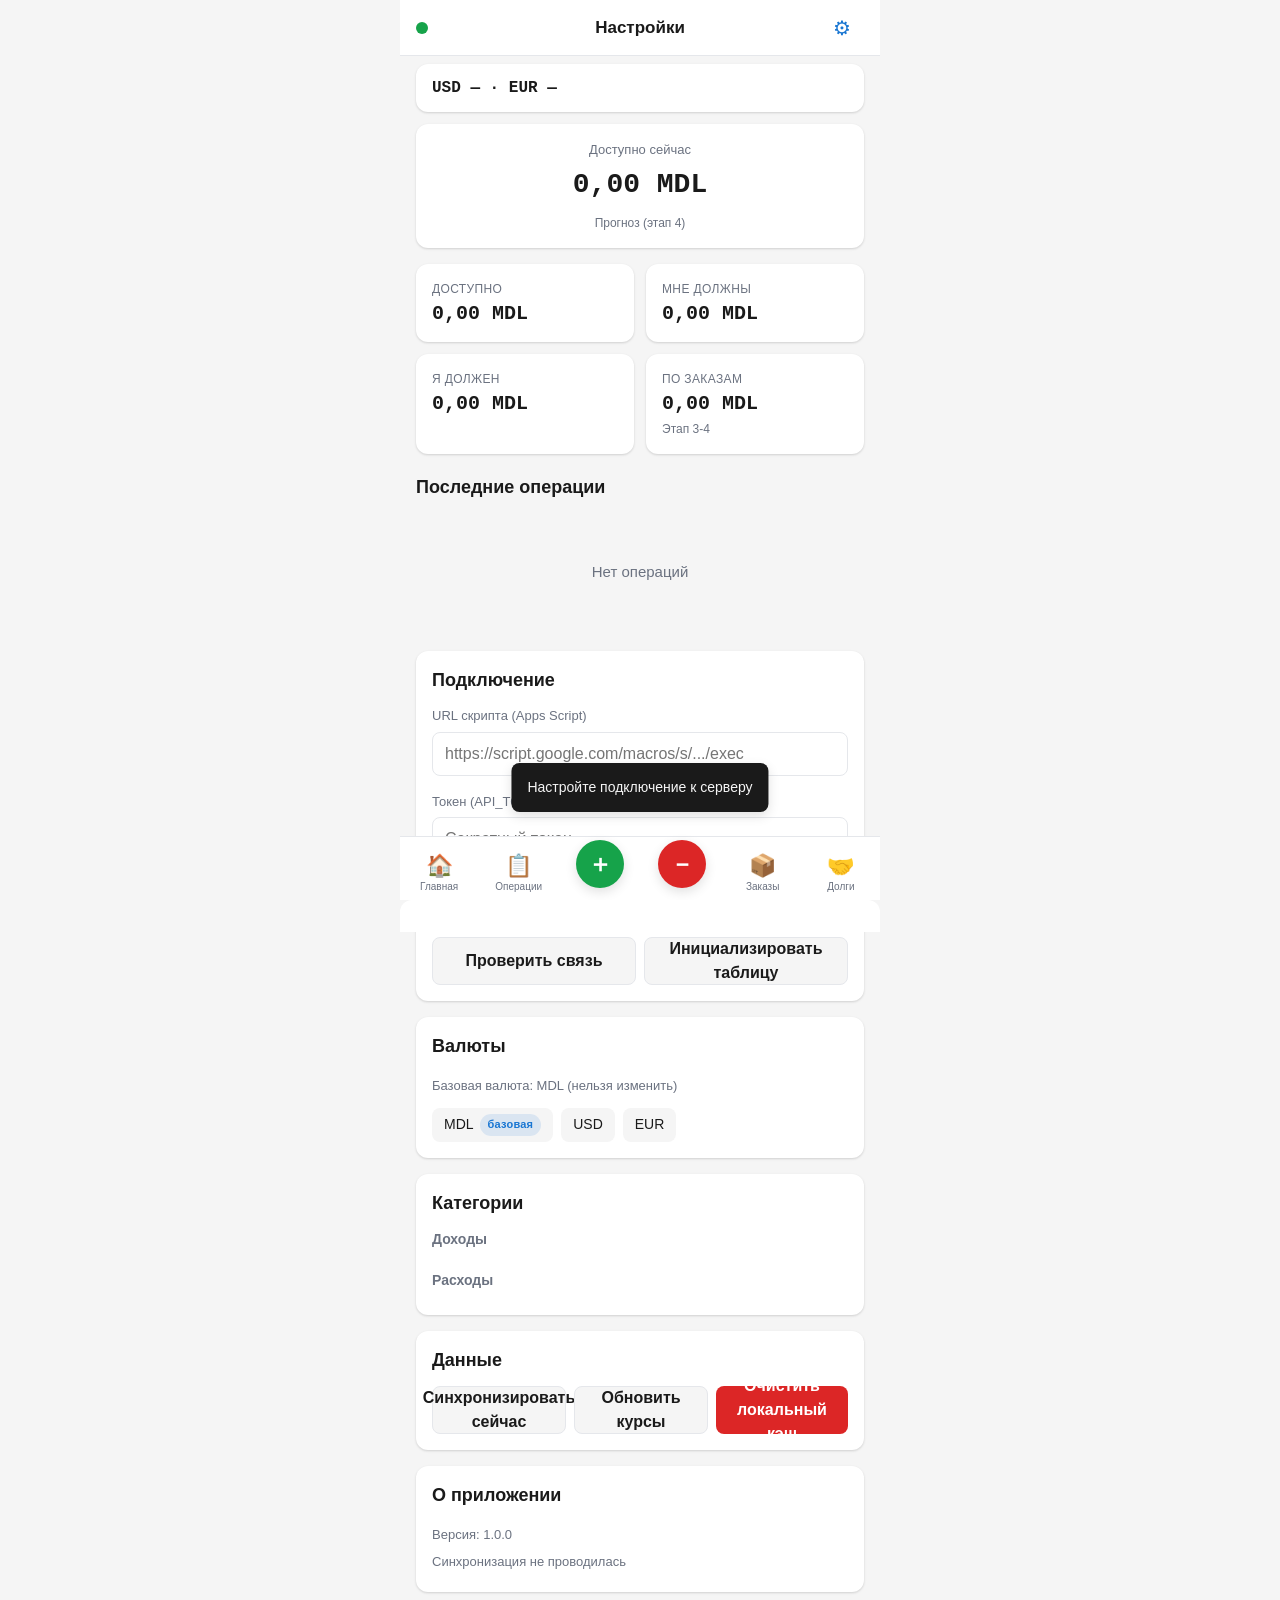
==== index.html @ 5d26adb1 "Add files via upload" ====
<!DOCTYPE html>
<html lang="ru">
<head>
  <meta charset="UTF-8">
  <meta name="viewport" content="width=device-width, initial-scale=1, viewport-fit=cover">
  <title>Учёт</title>

  <!-- PWA манифест -->
  <link rel="manifest" href="manifest.webmanifest">

  <!-- Мета-теги для iOS PWA -->
  <meta name="apple-mobile-web-app-capable" content="yes">
  <meta name="apple-mobile-web-app-status-bar-style" content="black-translucent">
  <meta name="apple-mobile-web-app-title" content="Учёт">
  <link rel="apple-touch-icon" href="icons/icon-192.png">

  <!-- Цвет темы -->
  <meta name="theme-color" content="#1976D2">

  <!-- Стили -->
  <link rel="stylesheet" href="css/app.css">
</head>
<body>

  <!-- ===== Шапка ===== -->
  <header id="app-header">
    <span id="sync-indicator" class="sync-dot sync-grey" aria-label="Статус синхронизации"></span>
    <span id="header-title">Главная</span>
    <button id="btn-settings" type="button" aria-label="Настройки">⚙</button>
  </header>

  <!-- ===== Контейнер страниц ===== -->
  <main id="app-content"></main>

  <!-- ===== Нижняя навигация ===== -->
  <nav id="bottom-nav">
    <button class="nav-btn" data-route="#/home" type="button" aria-label="Главная">
      <span class="nav-icon">🏠</span>
      <span class="nav-label">Главная</span>
    </button>

    <button class="nav-btn" data-route="#/ops" type="button" aria-label="Операции">
      <span class="nav-icon">📋</span>
      <span class="nav-label">Операции</span>
    </button>

    <button id="btn-add-income" class="nav-action nav-action-income" type="button" aria-label="Добавить доход">
      <span class="nav-icon">＋</span>
    </button>

    <button id="btn-add-expense" class="nav-action nav-action-expense" type="button" aria-label="Добавить расход">
      <span class="nav-icon">－</span>
    </button>

    <button class="nav-btn" data-route="#/orders" type="button" aria-label="Заказы">
      <span class="nav-icon">📦</span>
      <span class="nav-label">Заказы</span>
    </button>

    <button class="nav-btn" data-route="#/debts" type="button" aria-label="Долги">
      <span class="nav-icon">🤝</span>
      <span class="nav-label">Долги</span>
    </button>
  </nav>

  <!-- ===== Затемнение фона шторки ===== -->
  <div id="sheet-overlay" class="sheet-overlay"></div>

  <!-- ===== Нижняя шторка ===== -->
  <div id="bottom-sheet" class="bottom-sheet"></div>

  <!-- ===== Toast ===== -->
  <div id="toast" role="status" aria-live="polite"></div>

  <!-- Основной модуль -->
  <script type="module" src="js/main.js"></script>
</body>
</html>
---- css/app.css ----
/* ============================================================
   PWA «Учёт» — app.css
   Mobile-first (360-430px), десктоп: колонка 480px по центру
   ============================================================ */

/* ---------- CSS Custom Properties (светлая тема) ---------- */
:root {
  --color-bg: #f5f5f5;
  --color-surface: #ffffff;
  --color-text: #1a1a1a;
  --color-text-secondary: #6b7280;
  --color-primary: #1976D2;
  --color-income: #16a34a;
  --color-expense: #dc2626;
  --color-warning: #f59e0b;
  --color-border: #e5e7eb;
  --color-nav-bg: #ffffff;
  --color-nav-active: #1976D2;
  --color-danger: #dc2626;

  --header-height: 56px;
  --nav-height: 64px;
  --radius: 12px;
  --radius-sm: 8px;
  --shadow: 0 1px 3px rgba(0, 0, 0, 0.1), 0 1px 2px rgba(0, 0, 0, 0.06);
  --shadow-lg: 0 4px 12px rgba(0, 0, 0, 0.12);
  --transition: 0.25s cubic-bezier(0.4, 0, 0.2, 1);

  --font-mono: "SF Mono", "Cascadia Code", "Fira Code", "Consolas", monospace;
}

/* ---------- Тёмная тема ---------- */
@media (prefers-color-scheme: dark) {
  :root {
    --color-bg: #0f0f0f;
    --color-surface: #1c1c1e;
    --color-text: #f0f0f0;
    --color-text-secondary: #9ca3af;
    --color-primary: #60a5fa;
    --color-income: #4ade80;
    --color-expense: #f87171;
    --color-warning: #fbbf24;
    --color-border: #2e2e30;
    --color-nav-bg: #1c1c1e;
    --color-nav-active: #60a5fa;
    --color-danger: #f87171;

    --shadow: 0 1px 3px rgba(0, 0, 0, 0.4);
    --shadow-lg: 0 4px 12px rgba(0, 0, 0, 0.5);
  }
}

/* ---------- Сброс и база ---------- */
*, *::before, *::after {
  box-sizing: border-box;
  margin: 0;
  padding: 0;
}

html {
  -webkit-text-size-adjust: 100%;
  -webkit-tap-highlight-color: transparent;
}

body {
  font-family: -apple-system, BlinkMacSystemFont, "Segoe UI", Roboto, "Helvetica Neue", Arial, sans-serif;
  font-size: 15px;
  line-height: 1.5;
  color: var(--color-text);
  background-color: var(--color-bg);
  min-height: 100dvh;
  overflow-x: hidden;
  padding-left: env(safe-area-inset-left, 0px);
  padding-right: env(safe-area-inset-right, 0px);
}

/* Десктоп: колонка по центру */
@media (min-width: 481px) {
  body {
    max-width: 480px;
    margin-inline: auto;
  }
}

a { color: var(--color-primary); text-decoration: none; }
img { max-width: 100%; display: block; }
button { font: inherit; cursor: pointer; border: none; background: none; }
ul, ol { list-style: none; }

/* ============================================================
   ШАПКА
   ============================================================ */
#app-header {
  position: fixed;
  top: 0;
  left: 0;
  right: 0;
  z-index: 100;
  height: var(--header-height);
  display: flex;
  align-items: center;
  justify-content: space-between;
  padding: 0 16px;
  padding-top: env(safe-area-inset-top, 0px);
  background-color: var(--color-surface);
  border-bottom: 1px solid var(--color-border);
}

@media (min-width: 481px) {
  #app-header {
    max-width: 480px;
    left: 50%;
    transform: translateX(-50%);
  }
}

#header-title {
  position: absolute;
  left: 50%;
  transform: translateX(-50%);
  font-size: 17px;
  font-weight: 600;
  white-space: nowrap;
}

#btn-settings {
  min-width: 44px;
  min-height: 44px;
  display: flex;
  align-items: center;
  justify-content: center;
  font-size: 20px;
  color: var(--color-primary);
  border-radius: var(--radius-sm);
}

#btn-settings:active { opacity: 0.6; }

/* Индикатор синхронизации */
.sync-dot {
  width: 12px;
  height: 12px;
  border-radius: 50%;
  flex-shrink: 0;
}

.sync-green { background-color: var(--color-income); }
.sync-yellow { background-color: var(--color-warning); animation: pulse 1.2s infinite; }
.sync-red { background-color: var(--color-expense); }
.sync-grey { background-color: #999; }

@keyframes pulse {
  0%, 100% { opacity: 1; }
  50% { opacity: 0.4; }
}

/* ============================================================
   КОНТЕНТ
   ============================================================ */
#app-content {
  padding-top: calc(var(--header-height) + env(safe-area-inset-top, 0px) + 8px);
  padding-bottom: calc(var(--nav-height) + 24px + env(safe-area-inset-bottom, 0px));
  padding-left: 16px;
  padding-right: 16px;
  min-height: 100dvh;
}

.page { display: none; }
.page.active { display: block; }

.placeholder-text {
  text-align: center;
  padding: 48px 24px;
  color: var(--color-text-secondary);
  font-size: 15px;
}

/* ============================================================
   НИЖНЯЯ НАВИГАЦИЯ
   ============================================================ */
#bottom-nav {
  position: fixed;
  bottom: 0;
  left: 0;
  right: 0;
  z-index: 100;
  display: flex;
  align-items: flex-end;
  justify-content: space-around;
  height: var(--nav-height);
  padding-bottom: env(safe-area-inset-bottom, 0px);
  background-color: var(--color-nav-bg);
  border-top: 1px solid var(--color-border);
}

@media (min-width: 481px) {
  #bottom-nav {
    max-width: 480px;
    left: 50%;
    transform: translateX(-50%);
  }
}

.nav-btn {
  display: flex;
  flex-direction: column;
  align-items: center;
  justify-content: center;
  gap: 2px;
  min-width: 44px;
  min-height: 44px;
  padding: 6px 0;
  font-size: 10px;
  color: var(--color-text-secondary);
  transition: color var(--transition);
}

.nav-btn .nav-icon {
  font-size: 22px;
  line-height: 1;
}

.nav-btn .nav-label {
  font-size: 10px;
}

.nav-btn.active {
  color: var(--color-nav-active);
  font-weight: 600;
}

/* Круглые кнопки действий: ＋ (доход) и － (расход) */
.nav-action {
  width: 48px;
  height: 48px;
  border-radius: 50%;
  display: flex;
  align-items: center;
  justify-content: center;
  color: #fff;
  font-size: 24px;
  font-weight: 700;
  transform: translateY(-12px);
  box-shadow: var(--shadow-lg);
  transition: transform var(--transition), box-shadow var(--transition);
}

.nav-action:active {
  transform: translateY(-10px) scale(0.95);
}

.nav-action-income { background-color: var(--color-income); }
.nav-action-expense { background-color: var(--color-expense); }

/* ============================================================
   НИЖНЯЯ ШТОРКА
   ============================================================ */
.sheet-overlay {
  position: fixed;
  inset: 0;
  z-index: 200;
  background: rgba(0, 0, 0, 0.45);
  opacity: 0;
  pointer-events: none;
  transition: opacity var(--transition);
}

.sheet-overlay.visible {
  opacity: 1;
  pointer-events: auto;
}

#bottom-sheet {
  position: fixed;
  bottom: 0;
  left: 0;
  right: 0;
  z-index: 210;
  max-height: 85dvh;
  background-color: var(--color-surface);
  border-radius: var(--radius) var(--radius) 0 0;
  padding: 16px;
  padding-bottom: calc(16px + env(safe-area-inset-bottom, 0px));
  transform: translateY(100%);
  transition: transform 0.35s cubic-bezier(0.32, 0.72, 0, 1);
  overflow-y: auto;
  overscroll-behavior: contain;
  -webkit-overflow-scrolling: touch;
}

@media (min-width: 481px) {
  #bottom-sheet {
    max-width: 480px;
    left: 50%;
    transform: translateX(-50%) translateY(100%);
  }
  #bottom-sheet.open {
    transform: translateX(-50%) translateY(0);
  }
}

#bottom-sheet.open {
  transform: translateY(0);
}

/* Заголовок шторки */
.sheet-header {
  display: flex;
  align-items: center;
  justify-content: space-between;
  margin-bottom: 16px;
}

.sheet-close {
  min-width: 44px;
  min-height: 44px;
  display: flex;
  align-items: center;
  justify-content: center;
  font-size: 24px;
  color: var(--color-text-secondary);
  border-radius: var(--radius-sm);
}

/* Переключатель тип: Доход/Расход */
.type-switch {
  display: flex;
  gap: 4px;
  background: var(--color-bg);
  border-radius: var(--radius-sm);
  padding: 4px;
}

.type-btn {
  padding: 8px 20px;
  border-radius: 6px;
  font-size: 14px;
  font-weight: 600;
  color: var(--color-text-secondary);
  transition: all var(--transition);
}

.type-btn.active.income {
  background: var(--color-income);
  color: #fff;
}

.type-btn.active.expense {
  background: var(--color-expense);
  color: #fff;
}

/* ============================================================
   ПЛИТКИ (Главная)
   ============================================================ */
.tile-grid {
  display: grid;
  grid-template-columns: repeat(2, 1fr);
  gap: 12px;
  margin-bottom: 20px;
}

.tile {
  background-color: var(--color-surface);
  border-radius: var(--radius);
  padding: 16px;
  box-shadow: var(--shadow);
  cursor: pointer;
  transition: box-shadow var(--transition);
}

.tile:active { box-shadow: var(--shadow-lg); }

.tile-title {
  font-size: 12px;
  color: var(--color-text-secondary);
  margin-bottom: 4px;
  text-transform: uppercase;
  letter-spacing: 0.03em;
}

.tile-amount {
  font-family: var(--font-mono);
  font-size: 20px;
  font-weight: 700;
  line-height: 1.2;
}

.tile-sub {
  font-size: 12px;
  color: var(--color-text-secondary);
  margin-top: 4px;
}

.tile-details {
  margin-top: 8px;
  padding-top: 8px;
  border-top: 1px solid var(--color-border);
}

.tile-detail-line {
  font-size: 13px;
  color: var(--color-text-secondary);
  padding: 2px 0;
}

/* ============================================================
   КАРТОЧКИ
   ============================================================ */
.card {
  background-color: var(--color-surface);
  border-radius: var(--radius);
  box-shadow: var(--shadow);
  padding: 16px;
  margin-bottom: 12px;
}

.main-card {
  text-align: center;
  margin-bottom: 16px;
}

.card-label {
  font-size: 13px;
  color: var(--color-text-secondary);
  margin-bottom: 4px;
}

.card-amount {
  font-size: 28px;
  font-weight: 700;
}

.card-sublabel {
  font-size: 12px;
  color: var(--color-text-secondary);
  margin-top: 8px;
}

/* ============================================================
   КУРСЫ ВАЛЮТ
   ============================================================ */
.rates-bar {
  background-color: var(--color-surface);
  border-radius: var(--radius);
  padding: 12px 16px;
  margin-bottom: 12px;
  box-shadow: var(--shadow);
}

.rates-values {
  font-family: var(--font-mono);
  font-size: 16px;
  font-weight: 600;
}

.rates-sub {
  font-size: 12px;
  color: var(--color-text-secondary);
  margin-top: 4px;
}

/* ============================================================
   СПИСОК ОПЕРАЦИЙ
   ============================================================ */
.ops-list {
  margin-top: 12px;
}

.date-header {
  font-size: 13px;
  font-weight: 600;
  color: var(--color-text-secondary);
  padding: 12px 0 4px;
  position: sticky;
  top: calc(var(--header-height) + env(safe-area-inset-top, 0px));
  background-color: var(--color-bg);
  z-index: 5;
}

.op-item {
  display: flex;
  align-items: center;
  gap: 12px;
  padding: 12px 0;
  border-bottom: 1px solid var(--color-border);
  min-height: 44px;
  cursor: pointer;
}

.op-item:last-child { border-bottom: none; }

.op-indicator {
  font-size: 18px;
  font-weight: 700;
  min-width: 24px;
  text-align: center;
  flex-shrink: 0;
}

.op-info {
  flex: 1;
  min-width: 0;
  display: flex;
  flex-direction: column;
  gap: 2px;
}

.op-amount {
  font-family: var(--font-mono);
  font-size: 15px;
  font-weight: 600;
  white-space: nowrap;
}

.op-desc {
  font-size: 13px;
  color: var(--color-text-secondary);
  white-space: nowrap;
  overflow: hidden;
  text-overflow: ellipsis;
}

.op-category {
  font-size: 11px;
  color: var(--color-text-secondary);
}

/* ============================================================
   ФИЛЬТРЫ (чипы)
   ============================================================ */
.filters-row {
  display: flex;
  flex-wrap: wrap;
  gap: 6px;
  margin-bottom: 12px;
}

/* ============================================================
   ИТОГИ ПЕРИОДА
   ============================================================ */
.totals-card {
  margin-bottom: 12px;
}

.totals-grid {
  display: grid;
  grid-template-columns: repeat(3, 1fr);
  gap: 8px;
}

.totals-col {
  text-align: center;
}

.totals-label {
  font-size: 11px;
  color: var(--color-text-secondary);
  margin-bottom: 2px;
}

.totals-amount {
  font-size: 14px;
  font-weight: 600;
}

.totals-note {
  font-size: 11px;
  color: var(--color-text-secondary);
  text-align: center;
  margin-top: 8px;
  font-style: italic;
}

/* ============================================================
   ФОРМЫ
   ============================================================ */
.form-group {
  margin-bottom: 16px;
}

.form-group label {
  display: block;
  font-size: 13px;
  font-weight: 500;
  color: var(--color-text-secondary);
  margin-bottom: 6px;
}

.form-group input,
.form-group select,
.form-group textarea {
  width: 100%;
  font-size: 16px; /* >= 16px: iOS Safari не масштабирует */
  font-family: inherit;
  color: var(--color-text);
  background-color: var(--color-surface);
  border: 1px solid var(--color-border);
  border-radius: var(--radius-sm);
  padding: 12px;
  transition: border-color var(--transition), box-shadow var(--transition);
  -webkit-appearance: none;
  appearance: none;
}

.form-group input:focus,
.form-group select:focus,
.form-group textarea:focus {
  outline: none;
  border-color: var(--color-primary);
  box-shadow: 0 0 0 3px rgba(25, 118, 210, 0.15);
}

.form-group input.error {
  border-color: var(--color-expense);
  box-shadow: 0 0 0 3px rgba(220, 38, 38, 0.15);
}

.form-group textarea {
  min-height: 60px;
  resize: vertical;
}

/* Чипы валют */
.currency-chips {
  display: flex;
  gap: 8px;
  overflow-x: auto;
  -webkit-overflow-scrolling: touch;
  padding: 4px 0;
}

.currency-chip {
  flex-shrink: 0;
  min-width: 44px;
  min-height: 44px;
  display: flex;
  align-items: center;
  justify-content: center;
  padding: 8px 16px;
  border: 1px solid var(--color-border);
  border-radius: 22px;
  font-size: 14px;
  font-weight: 500;
  color: var(--color-text-secondary);
  background-color: var(--color-surface);
  transition: all var(--transition);
}

.currency-chip.active {
  background-color: var(--color-primary);
  border-color: var(--color-primary);
  color: #fff;
}

.form-buttons {
  display: flex;
  gap: 8px;
  margin-top: 20px;
}

.entry-form {
  padding-bottom: 8px;
}

/* ============================================================
   КНОПКИ
   ============================================================ */
.btn {
  display: inline-flex;
  align-items: center;
  justify-content: center;
  gap: 8px;
  height: 48px;
  padding: 0 24px;
  border-radius: var(--radius-sm);
  font-size: 16px;
  font-weight: 600;
  transition: background-color var(--transition), opacity var(--transition);
  min-width: 44px;
  flex: 1;
}

.btn:active { opacity: 0.75; }
.btn:disabled { opacity: 0.4; pointer-events: none; }

.btn-primary {
  background-color: var(--color-primary);
  color: #fff;
}

.btn-secondary {
  background-color: var(--color-bg);
  color: var(--color-text);
  border: 1px solid var(--color-border);
}

.btn-danger {
  background-color: var(--color-danger);
  color: #fff;
}

.btn-more {
  width: 100%;
  margin: 16px 0;
}

/* ============================================================
   TOAST
   ============================================================ */
#toast {
  position: fixed;
  bottom: calc(var(--nav-height) + 16px + env(safe-area-inset-bottom, 0px));
  left: 16px;
  right: 16px;
  z-index: 300;
  pointer-events: none;
}

@media (min-width: 481px) {
  #toast {
    max-width: 448px;
    left: 50%;
    right: auto;
    transform: translateX(-50%);
  }
}

.toast-item {
  display: flex;
  align-items: center;
  justify-content: space-between;
  gap: 12px;
  padding: 14px 16px;
  background-color: var(--color-text);
  color: var(--color-bg);
  border-radius: var(--radius-sm);
  box-shadow: var(--shadow-lg);
  margin-bottom: 8px;
  pointer-events: auto;
  transform: translateY(32px);
  opacity: 0;
  transition: transform 0.3s cubic-bezier(0.32, 0.72, 0, 1), opacity 0.3s ease;
}

.toast-item.toast-visible {
  transform: translateY(0);
  opacity: 1;
}

.toast-item.toast-enter {
  transform: translateY(32px);
  opacity: 0;
}

.toast-item.toast-exit {
  transform: translateY(32px);
  opacity: 0;
}

.toast-text {
  font-size: 14px;
  flex: 1;
}

.toast-action {
  font-size: 14px;
  font-weight: 600;
  color: var(--color-primary);
  min-width: 44px;
  min-height: 44px;
  display: flex;
  align-items: center;
  justify-content: center;
  flex-shrink: 0;
  background: none;
  border: none;
  cursor: pointer;
}

@media (prefers-color-scheme: dark) {
  .toast-item {
    background-color: #e5e7eb;
    color: #1a1a1a;
  }
}

/* ============================================================
   СЕКЦИЯ (Настройки)
   ============================================================ */
.section {
  margin-bottom: 20px;
}

.section-title {
  font-size: 18px;
  font-weight: 700;
  margin-bottom: 12px;
}

.settings-section {
  background: var(--color-surface);
  border-radius: var(--radius);
  padding: 16px;
  margin-bottom: 16px;
  box-shadow: var(--shadow);
}

.settings-section h4 {
  font-size: 14px;
  font-weight: 600;
  margin: 12px 0 8px;
  color: var(--color-text-secondary);
}

.settings-buttons {
  display: flex;
  flex-wrap: wrap;
  gap: 8px;
  margin-top: 12px;
}

.setting-info {
  font-size: 13px;
  color: var(--color-text-secondary);
  padding: 4px 0;
}

.settings-list {
  display: flex;
  flex-wrap: wrap;
  gap: 8px;
  margin-top: 8px;
}

.settings-list-item {
  display: flex;
  align-items: center;
  gap: 6px;
  padding: 6px 12px;
  background: var(--color-bg);
  border-radius: var(--radius-sm);
  font-size: 14px;
}

.chips-list {
  display: flex;
  flex-wrap: wrap;
  gap: 6px;
}

/* ============================================================
   УТИЛИТЫ
   ============================================================ */
.text-income { color: var(--color-income); }
.text-expense { color: var(--color-expense); }
.text-warning { color: var(--color-warning); }
.text-secondary { color: var(--color-text-secondary); }

/* Моноширинные суммы */
.amount {
  font-family: var(--font-mono);
  font-variant-numeric: tabular-nums;
}

.hidden { display: none !important; }

/* Чипы */
.chip {
  display: inline-flex;
  align-items: center;
  justify-content: center;
  height: 32px;
  padding: 0 12px;
  border-radius: 16px;
  font-size: 13px;
  font-weight: 500;
  border: 1px solid var(--color-border);
  color: var(--color-text-secondary);
  background-color: var(--color-surface);
  transition: all var(--transition);
  cursor: pointer;
}

.chip.active {
  background-color: var(--color-primary);
  border-color: var(--color-primary);
  color: #fff;
}

/* Метки (badge) */
.badge {
  display: inline-flex;
  align-items: center;
  justify-content: center;
  height: 22px;
  padding: 0 8px;
  border-radius: 11px;
  font-size: 11px;
  font-weight: 600;
  letter-spacing: 0.02em;
  background-color: rgba(25, 118, 210, 0.12);
  color: var(--color-primary);
  flex-shrink: 0;
}

.badge-order {
  background-color: rgba(245, 158, 11, 0.12);
  color: var(--color-warning);
}

@media (prefers-color-scheme: dark) {
  .badge {
    background-color: rgba(96, 165, 250, 0.15);
  }
  .badge-order {
    background-color: rgba(251, 191, 36, 0.15);
  }
}
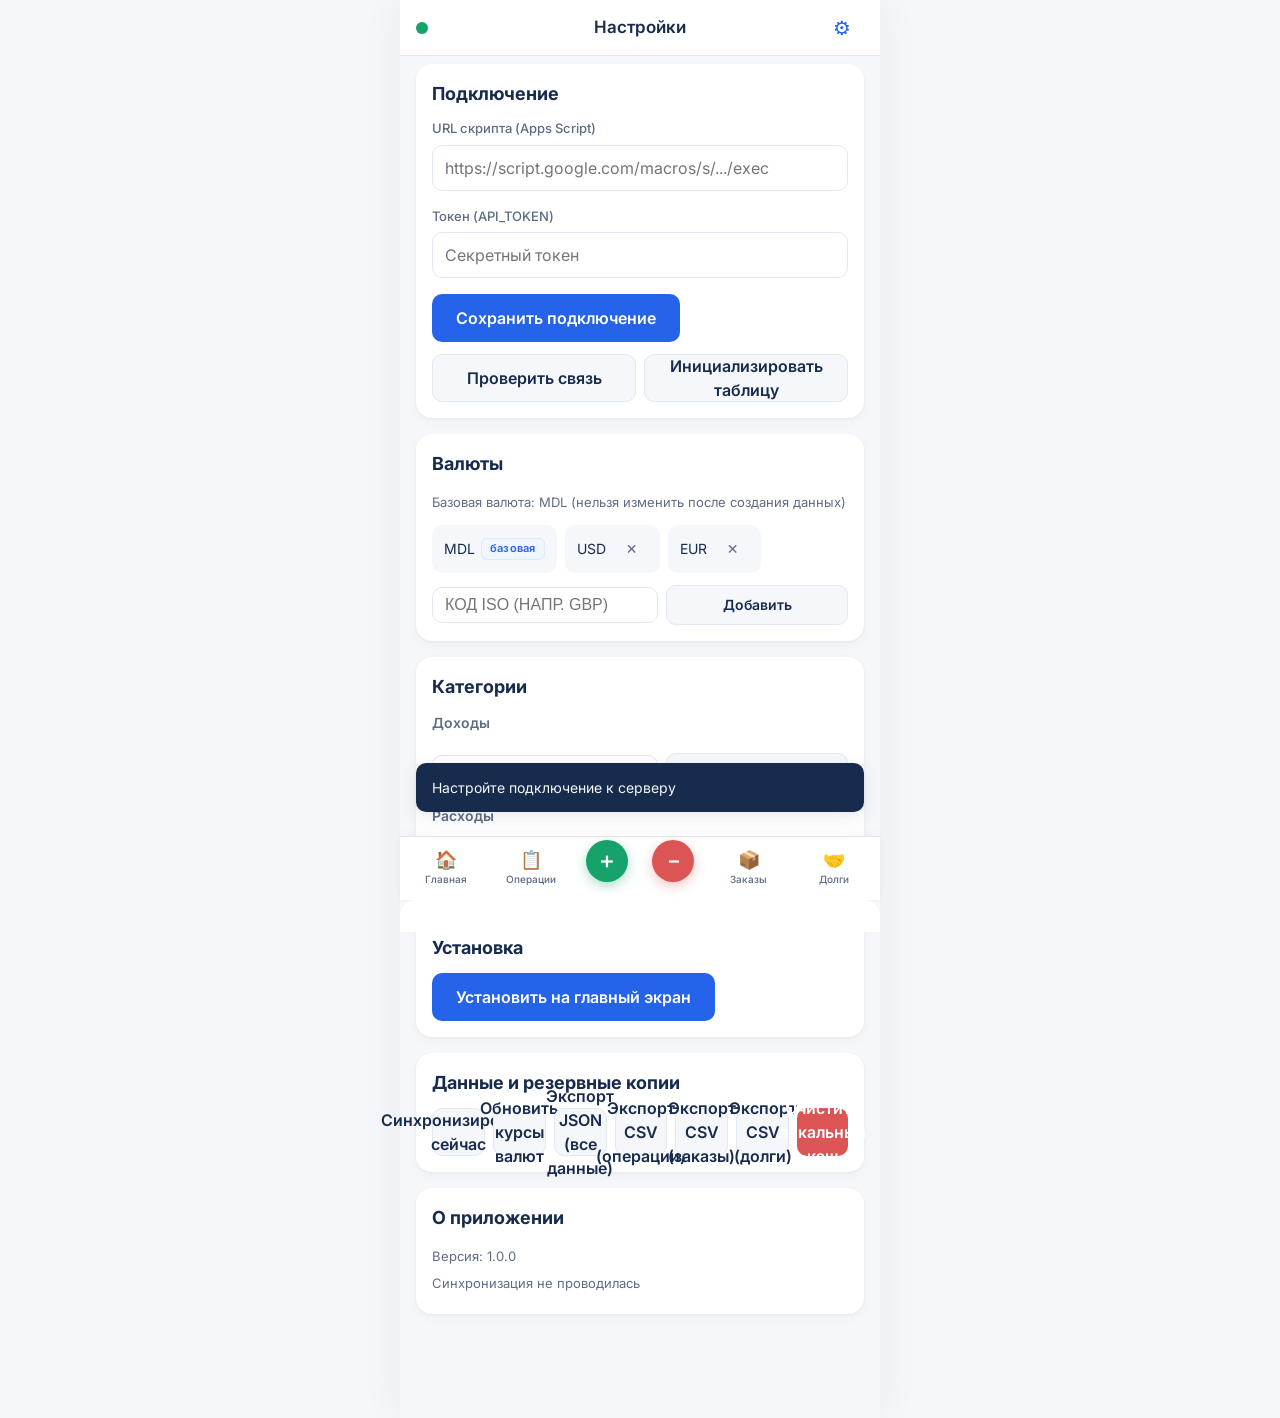
==== commit 7da3447d: "Update index.html" ====
--- a/index.html
+++ b/index.html
@@ -10,12 +10,17 @@
 
   <!-- Мета-теги для iOS PWA -->
   <meta name="apple-mobile-web-app-capable" content="yes">
-  <meta name="apple-mobile-web-app-status-bar-style" content="black-translucent">
+  <meta name="apple-mobile-web-app-status-bar-style" content="default">
   <meta name="apple-mobile-web-app-title" content="Учёт">
   <link rel="apple-touch-icon" href="icons/icon-192.png">
 
   <!-- Цвет темы -->
-  <meta name="theme-color" content="#1976D2">
+  <meta name="theme-color" content="#F5F7FA">
+
+  <!-- Шрифт Inter -->
+  <link rel="preconnect" href="https://fonts.googleapis.com">
+  <link rel="preconnect" href="https://fonts.gstatic.com" crossorigin>
+  <link href="https://fonts.googleapis.com/css2?family=Inter:wght@400;500;600;700&display=swap" rel="stylesheet">
 
   <!-- Стили -->
   <link rel="stylesheet" href="css/app.css">
--- a/css/app.css
+++ b/css/app.css
@@ -1,53 +1,57 @@
 /* ============================================================
    PWA «Учёт» — app.css
+   Стиль: Modern Finance Dashboard (минимализм, светлая тема)
    Mobile-first (360-430px), десктоп: колонка 480px по центру
    ============================================================ */
 
-/* ---------- CSS Custom Properties (светлая тема) ---------- */
+/* ---------- CSS Custom Properties (единая тема) ---------- */
 :root {
-  --color-bg: #f5f5f5;
-  --color-surface: #ffffff;
-  --color-text: #1a1a1a;
-  --color-text-secondary: #6b7280;
-  --color-primary: #1976D2;
-  --color-income: #16a34a;
-  --color-expense: #dc2626;
-  --color-warning: #f59e0b;
-  --color-border: #e5e7eb;
-  --color-nav-bg: #ffffff;
-  --color-nav-active: #1976D2;
-  --color-danger: #dc2626;
-
+  /* Фон приложения */
+  --color-bg: #F5F7FA;
+
+  /* Поверхности и карточки */
+  --color-surface: #FFFFFF;
+  --color-card: #FFFFFF;
+
+  /* Текст */
+  --color-text: #172B4D;
+  --color-text-secondary: #5E6C84;
+  --color-text-muted: #8993A4;
+
+  /* Акценты и статусы */
+  --color-primary: #2563EB;
+  --color-primary-light: #EFF6FF;
+  --color-income: #16A36A;
+  --color-income-light: #ECFDF5;
+  --color-expense: #DC5555;
+  --color-expense-light: #FEF2F2;
+  --color-warning: #D97706;
+  --color-warning-light: #FFFBEB;
+  --color-danger: #DC5555;
+
+  /* Границы и разделители */
+  --color-border: #E2E8F0;
+  --color-border-subtle: #EDF2F7;
+
+  /* Навигация */
+  --color-nav-bg: #FFFFFF;
+  --color-nav-active: #2563EB;
+
+  /* Геометрия */
   --header-height: 56px;
   --nav-height: 64px;
-  --radius: 12px;
-  --radius-sm: 8px;
-  --shadow: 0 1px 3px rgba(0, 0, 0, 0.1), 0 1px 2px rgba(0, 0, 0, 0.06);
-  --shadow-lg: 0 4px 12px rgba(0, 0, 0, 0.12);
-  --transition: 0.25s cubic-bezier(0.4, 0, 0.2, 1);
-
-  --font-mono: "SF Mono", "Cascadia Code", "Fira Code", "Consolas", monospace;
-}
-
-/* ---------- Тёмная тема ---------- */
-@media (prefers-color-scheme: dark) {
-  :root {
-    --color-bg: #0f0f0f;
-    --color-surface: #1c1c1e;
-    --color-text: #f0f0f0;
-    --color-text-secondary: #9ca3af;
-    --color-primary: #60a5fa;
-    --color-income: #4ade80;
-    --color-expense: #f87171;
-    --color-warning: #fbbf24;
-    --color-border: #2e2e30;
-    --color-nav-bg: #1c1c1e;
-    --color-nav-active: #60a5fa;
-    --color-danger: #f87171;
-
-    --shadow: 0 1px 3px rgba(0, 0, 0, 0.4);
-    --shadow-lg: 0 4px 12px rgba(0, 0, 0, 0.5);
-  }
+  --radius: 16px;
+  --radius-sm: 10px;
+
+  /* Тени (мягкие, многослойные) */
+  --shadow-sm: 0 1px 2px rgba(23, 43, 77, 0.04);
+  --shadow: 0 1px 3px rgba(23, 43, 77, 0.05), 0 4px 12px rgba(23, 43, 77, 0.03);
+  --shadow-lg: 0 6px 20px rgba(23, 43, 77, 0.08), 0 2px 6px rgba(23, 43, 77, 0.04);
+  --transition: 0.2s cubic-bezier(0.4, 0, 0.2, 1);
+
+  /* Типографика: Inter основной, суммы — Inter SemiBold/Bold */
+  --font-main: 'Inter', system-ui, -apple-system, BlinkMacSystemFont, "Segoe UI", Roboto, "Helvetica Neue", Arial, sans-serif;
+  --font-mono: 'Inter', system-ui, -apple-system, BlinkMacSystemFont, "Segoe UI", Roboto, sans-serif;
 }
 
 /* ---------- Сброс и база ---------- */
@@ -60,10 +64,11 @@
 html {
   -webkit-text-size-adjust: 100%;
   -webkit-tap-highlight-color: transparent;
+  background-color: var(--color-bg);
 }
 
 body {
-  font-family: -apple-system, BlinkMacSystemFont, "Segoe UI", Roboto, "Helvetica Neue", Arial, sans-serif;
+  font-family: var(--font-main);
   font-size: 15px;
   line-height: 1.5;
   color: var(--color-text);
@@ -72,6 +77,8 @@
   overflow-x: hidden;
   padding-left: env(safe-area-inset-left, 0px);
   padding-right: env(safe-area-inset-right, 0px);
+  -webkit-font-smoothing: antialiased;
+  -moz-osx-font-smoothing: grayscale;
 }
 
 /* Десктоп: колонка по центру */
@@ -79,6 +86,7 @@
   body {
     max-width: 480px;
     margin-inline: auto;
+    box-shadow: 0 0 40px rgba(23, 43, 77, 0.06);
   }
 }
 
@@ -93,8 +101,10 @@
 #app-header {
   position: fixed;
   top: 0;
-  left: 0;
-  right: 0;
+  left: 50%;
+  transform: translateX(-50%);
+  width: 100%;
+  max-width: 480px;
   z-index: 100;
   height: var(--header-height);
   display: flex;
@@ -104,14 +114,6 @@
   padding-top: env(safe-area-inset-top, 0px);
   background-color: var(--color-surface);
   border-bottom: 1px solid var(--color-border);
-}
-
-@media (min-width: 481px) {
-  #app-header {
-    max-width: 480px;
-    left: 50%;
-    transform: translateX(-50%);
-  }
 }
 
 #header-title {
@@ -181,47 +183,51 @@
 #bottom-nav {
   position: fixed;
   bottom: 0;
-  left: 0;
-  right: 0;
+  left: 50%;
+  transform: translateX(-50%);
+  width: 100%;
+  max-width: 480px;
   z-index: 100;
   display: flex;
-  align-items: flex-end;
+  align-items: center;
   justify-content: space-around;
   height: var(--nav-height);
+  padding: 0 4px;
   padding-bottom: env(safe-area-inset-bottom, 0px);
   background-color: var(--color-nav-bg);
   border-top: 1px solid var(--color-border);
-}
-
-@media (min-width: 481px) {
-  #bottom-nav {
-    max-width: 480px;
-    left: 50%;
-    transform: translateX(-50%);
-  }
+  box-shadow: 0 -2px 10px rgba(23, 43, 77, 0.03);
 }
 
 .nav-btn {
+  flex: 1;
   display: flex;
   flex-direction: column;
   align-items: center;
   justify-content: center;
   gap: 2px;
-  min-width: 44px;
-  min-height: 44px;
-  padding: 6px 0;
+  min-width: 40px;
+  max-width: 66px;
+  height: 52px;
+  padding: 4px 0;
   font-size: 10px;
   color: var(--color-text-secondary);
   transition: color var(--transition);
+  border: none;
+  background: none;
+  cursor: pointer;
+  -webkit-tap-highlight-color: transparent;
 }
 
 .nav-btn .nav-icon {
-  font-size: 22px;
-  line-height: 1;
+  font-size: 18px;
+  line-height: 1.1;
 }
 
 .nav-btn .nav-label {
   font-size: 10px;
+  font-weight: 500;
+  white-space: nowrap;
 }
 
 .nav-btn.active {
@@ -231,26 +237,37 @@
 
 /* Круглые кнопки действий: ＋ (доход) и － (расход) */
 .nav-action {
-  width: 48px;
-  height: 48px;
+  width: 42px;
+  height: 42px;
   border-radius: 50%;
   display: flex;
   align-items: center;
   justify-content: center;
   color: #fff;
-  font-size: 24px;
+  font-size: 21px;
   font-weight: 700;
-  transform: translateY(-12px);
-  box-shadow: var(--shadow-lg);
+  margin: 0 3px;
+  transform: translateY(-8px);
+  flex-shrink: 0;
+  border: none;
+  cursor: pointer;
   transition: transform var(--transition), box-shadow var(--transition);
+  -webkit-tap-highlight-color: transparent;
 }
 
 .nav-action:active {
-  transform: translateY(-10px) scale(0.95);
-}
-
-.nav-action-income { background-color: var(--color-income); }
-.nav-action-expense { background-color: var(--color-expense); }
+  transform: translateY(-5px) scale(0.95);
+}
+
+.nav-action-income {
+  background-color: var(--color-income);
+  box-shadow: 0 4px 12px rgba(22, 163, 106, 0.35);
+}
+
+.nav-action-expense {
+  background-color: var(--color-expense);
+  box-shadow: 0 4px 12px rgba(220, 85, 85, 0.35);
+}
 
 /* ============================================================
    НИЖНЯЯ ШТОРКА
@@ -273,34 +290,24 @@
 #bottom-sheet {
   position: fixed;
   bottom: 0;
-  left: 0;
-  right: 0;
+  left: 50%;
+  transform: translateX(-50%) translateY(100%);
+  width: 100%;
+  max-width: 480px;
   z-index: 210;
   max-height: 85dvh;
   background-color: var(--color-surface);
   border-radius: var(--radius) var(--radius) 0 0;
   padding: 16px;
   padding-bottom: calc(16px + env(safe-area-inset-bottom, 0px));
-  transform: translateY(100%);
   transition: transform 0.35s cubic-bezier(0.32, 0.72, 0, 1);
   overflow-y: auto;
   overscroll-behavior: contain;
   -webkit-overflow-scrolling: touch;
 }
 
-@media (min-width: 481px) {
-  #bottom-sheet {
-    max-width: 480px;
-    left: 50%;
-    transform: translateX(-50%) translateY(100%);
-  }
-  #bottom-sheet.open {
-    transform: translateX(-50%) translateY(0);
-  }
-}
-
 #bottom-sheet.open {
-  transform: translateY(0);
+  transform: translateX(-50%) translateY(0);
 }
 
 /* Заголовок шторки */
@@ -361,47 +368,107 @@
 }
 
 .tile {
-  background-color: var(--color-surface);
   border-radius: var(--radius);
-  padding: 16px;
+  padding: 14px 14px 12px;
+  box-shadow: var(--shadow-sm);
+  cursor: pointer;
+  transition: transform var(--transition), box-shadow var(--transition);
+  display: flex;
+  flex-direction: column;
+  justify-content: space-between;
+  min-height: 96px;
+}
+
+.tile:active {
+  transform: scale(0.985);
   box-shadow: var(--shadow);
-  cursor: pointer;
-  transition: box-shadow var(--transition);
-}
-
-.tile:active { box-shadow: var(--shadow-lg); }
+}
+
+/* Доступно: светло-зелёный фон */
+.tile-available {
+  background-color: #ECFDF5;
+  border: 1px solid #A7F3D0;
+}
+.tile-available .tile-title {
+  color: #065F46;
+}
+.tile-available .tile-amount {
+  color: var(--color-text);
+}
+
+/* Мне должны: светло-голубой фон */
+.tile-owed-to-me {
+  background-color: #EFF6FF;
+  border: 1px solid #BFDBFE;
+}
+.tile-owed-to-me .tile-title {
+  color: #1E40AF;
+}
+.tile-owed-to-me .tile-amount {
+  color: var(--color-text);
+}
+
+/* Я должен: светло-оранжевый фон */
+.tile-i-owe {
+  background-color: #FFF7ED;
+  border: 1px solid #FED7AA;
+}
+.tile-i-owe .tile-title {
+  color: #C2410C;
+}
+.tile-i-owe .tile-amount {
+  color: var(--color-text);
+}
+
+/* Ожидается по заказам: светло-зелёный фон */
+.tile-orders {
+  background-color: #F0FDF4;
+  border: 1px solid #BBF7D0;
+}
+.tile-orders .tile-title {
+  color: #166534;
+}
 
 .tile-title {
-  font-size: 12px;
-  color: var(--color-text-secondary);
+  font-size: 11px;
+  font-weight: 600;
   margin-bottom: 4px;
   text-transform: uppercase;
-  letter-spacing: 0.03em;
+  letter-spacing: 0.04em;
 }
 
 .tile-amount {
-  font-family: var(--font-mono);
-  font-size: 20px;
+  font-family: var(--font-main);
+  font-size: 19px;
   font-weight: 700;
-  line-height: 1.2;
+  line-height: 1.25;
+  letter-spacing: -0.01em;
 }
 
 .tile-sub {
+  font-size: 11px;
+  margin-top: 6px;
+  line-height: 1.4;
+}
+
+.tile-details {
+  margin-top: 10px;
+  padding-top: 8px;
+  border-top: 1px solid rgba(23, 43, 77, 0.08);
+}
+
+.tile-detail-line {
   font-size: 12px;
-  color: var(--color-text-secondary);
-  margin-top: 4px;
-}
-
-.tile-details {
-  margin-top: 8px;
-  padding-top: 8px;
-  border-top: 1px solid var(--color-border);
-}
-
-.tile-detail-line {
-  font-size: 13px;
-  color: var(--color-text-secondary);
-  padding: 2px 0;
+  color: #334155;
+  padding: 3px 0;
+  font-weight: 500;
+}
+
+.tile-detail-link {
+  font-size: 12px;
+  font-weight: 600;
+  color: var(--color-primary);
+  margin-top: 6px;
 }
 
 /* ============================================================
@@ -411,30 +478,65 @@
   background-color: var(--color-surface);
   border-radius: var(--radius);
   box-shadow: var(--shadow);
+  border: 1px solid var(--color-border);
   padding: 16px;
   margin-bottom: 12px;
 }
 
+/* Главный баланс: нежно-голубой градиент */
 .main-card {
   text-align: center;
   margin-bottom: 16px;
 }
 
-.card-label {
+.card-balance {
+  background: linear-gradient(135deg, #F0F7FF 0%, #DBEAFE 100%);
+  border: 1px solid #BFDBFE;
+  border-radius: var(--radius);
+  box-shadow: 0 4px 16px rgba(37, 99, 235, 0.08), 0 1px 3px rgba(37, 99, 235, 0.04);
+  padding: 20px 18px 16px;
+}
+
+.card-balance .card-label {
   font-size: 13px;
-  color: var(--color-text-secondary);
-  margin-bottom: 4px;
-}
-
-.card-amount {
-  font-size: 28px;
+  font-weight: 500;
+  color: #475569;
+  margin-bottom: 6px;
+}
+
+.card-balance .card-amount {
+  font-size: 32px;
   font-weight: 700;
+  color: var(--color-text);
+  letter-spacing: -0.02em;
+  line-height: 1.15;
+}
+
+.card-forecast-box {
+  border-top: 1px solid rgba(37, 99, 235, 0.16);
+  padding-top: 14px;
+  margin-top: 14px;
+  text-align: left;
+}
+
+.card-forecast-amount {
+  font-size: 20px;
+  font-weight: 700;
+  letter-spacing: -0.01em;
 }
 
 .card-sublabel {
-  font-size: 12px;
-  color: var(--color-text-secondary);
-  margin-top: 8px;
+  font-size: 11px;
+  color: #64748B;
+  margin-top: 4px;
+}
+
+.font-xs {
+  font-size: 11px;
+}
+
+.gap-2 {
+  gap: 2px;
 }
 
 /* ============================================================
@@ -442,22 +544,23 @@
    ============================================================ */
 .rates-bar {
   background-color: var(--color-surface);
-  border-radius: var(--radius);
-  padding: 12px 16px;
-  margin-bottom: 12px;
-  box-shadow: var(--shadow);
+  border-radius: 14px;
+  padding: 12px 14px;
+  margin-bottom: 14px;
+  box-shadow: var(--shadow-sm);
+  border: 1px solid var(--color-border);
 }
 
 .rates-values {
-  font-family: var(--font-mono);
-  font-size: 16px;
+  font-family: var(--font-main);
+  font-size: 15px;
   font-weight: 600;
 }
 
 .rates-sub {
   font-size: 12px;
   color: var(--color-text-secondary);
-  margin-top: 4px;
+  margin-top: 6px;
 }
 
 /* ============================================================
@@ -483,19 +586,34 @@
   align-items: center;
   gap: 12px;
   padding: 12px 0;
-  border-bottom: 1px solid var(--color-border);
-  min-height: 44px;
+  border-bottom: 1px solid var(--color-border-subtle);
+  min-height: 48px;
   cursor: pointer;
+  transition: background-color var(--transition);
 }
 
 .op-item:last-child { border-bottom: none; }
 
 .op-indicator {
-  font-size: 18px;
+  font-size: 15px;
   font-weight: 700;
-  min-width: 24px;
-  text-align: center;
+  width: 30px;
+  height: 30px;
+  border-radius: 8px;
+  display: flex;
+  align-items: center;
+  justify-content: center;
   flex-shrink: 0;
+}
+
+.op-indicator.text-income {
+  background-color: var(--color-income-light);
+  color: var(--color-income);
+}
+
+.op-indicator.text-expense {
+  background-color: var(--color-expense-light);
+  color: var(--color-expense);
 }
 
 .op-info {
@@ -507,9 +625,11 @@
 }
 
 .op-amount {
-  font-family: var(--font-mono);
+  font-family: var(--font-main);
   font-size: 15px;
   font-weight: 600;
+  font-variant-numeric: tabular-nums;
+  color: var(--color-text);
   white-space: nowrap;
 }
 
@@ -608,12 +728,12 @@
 .form-group textarea:focus {
   outline: none;
   border-color: var(--color-primary);
-  box-shadow: 0 0 0 3px rgba(25, 118, 210, 0.15);
+  box-shadow: 0 0 0 3px rgba(37, 99, 235, 0.15);
 }
 
 .form-group input.error {
   border-color: var(--color-expense);
-  box-shadow: 0 0 0 3px rgba(220, 38, 38, 0.15);
+  box-shadow: 0 0 0 3px rgba(220, 85, 85, 0.15);
 }
 
 .form-group textarea {
@@ -711,19 +831,12 @@
 #toast {
   position: fixed;
   bottom: calc(var(--nav-height) + 16px + env(safe-area-inset-bottom, 0px));
-  left: 16px;
-  right: 16px;
+  left: 50%;
+  transform: translateX(-50%);
+  width: calc(100% - 32px);
+  max-width: 448px;
   z-index: 300;
   pointer-events: none;
-}
-
-@media (min-width: 481px) {
-  #toast {
-    max-width: 448px;
-    left: 50%;
-    right: auto;
-    transform: translateX(-50%);
-  }
 }
 
 .toast-item {
@@ -778,12 +891,6 @@
   cursor: pointer;
 }
 
-@media (prefers-color-scheme: dark) {
-  .toast-item {
-    background-color: #e5e7eb;
-    color: #1a1a1a;
-  }
-}
 
 /* ============================================================
    СЕКЦИЯ (Настройки)
@@ -895,25 +1002,655 @@
   justify-content: center;
   height: 22px;
   padding: 0 8px;
-  border-radius: 11px;
+  border-radius: 6px;
   font-size: 11px;
   font-weight: 600;
   letter-spacing: 0.02em;
-  background-color: rgba(25, 118, 210, 0.12);
+  background-color: var(--color-primary-light);
   color: var(--color-primary);
+  border: 1px solid #DBEAFE;
   flex-shrink: 0;
 }
 
 .badge-order {
-  background-color: rgba(245, 158, 11, 0.12);
+  background-color: #F5F3FF;
+  color: #7C3AED;
+  border: 1px solid #EDE9FE;
+}
+
+.badge-expense {
+  background-color: var(--color-expense-light);
+  color: var(--color-expense);
+  border: 1px solid #FECACA;
+}
+
+
+/* ============================================================
+   МОДАЛЬНЫЕ ОКНА (диалог курсов, карточка операции)
+   ============================================================ */
+.modal-overlay {
+  position: fixed;
+  inset: 0;
+  z-index: 300;
+  background: rgba(0, 0, 0, 0.5);
+  display: flex;
+  align-items: flex-end;
+  justify-content: center;
+  opacity: 0;
+  pointer-events: none;
+  transition: opacity 0.3s ease;
+}
+
+.modal-overlay.visible {
+  opacity: 1;
+  pointer-events: auto;
+}
+
+.modal-dialog {
+  position: relative;
+  width: 100%;
+  max-width: 480px;
+  max-height: 85dvh;
+  background: var(--color-surface);
+  border-radius: var(--radius) var(--radius) 0 0;
+  padding: 24px 16px;
+  padding-bottom: calc(24px + env(safe-area-inset-bottom, 0px));
+  overflow-y: auto;
+  transform: translateY(100%);
+  transition: transform 0.35s cubic-bezier(0.32, 0.72, 0, 1);
+}
+
+.modal-overlay.visible .modal-dialog {
+  transform: translateY(0);
+}
+
+.modal-title {
+  font-size: 20px;
+  font-weight: 700;
+  margin-bottom: 4px;
+}
+
+.modal-subtitle {
+  font-size: 13px;
+  color: var(--color-text-secondary);
+  margin-bottom: 16px;
+}
+
+.modal-buttons {
+  display: flex;
+  gap: 8px;
+  margin-top: 20px;
+}
+
+.modal-close {
+  position: absolute;
+  top: 16px;
+  right: 16px;
+  width: 44px;
+  height: 44px;
+  display: flex;
+  align-items: center;
+  justify-content: center;
+  font-size: 24px;
+  color: var(--color-text-secondary);
+  border-radius: var(--radius-sm);
+}
+
+.modal-close:active { opacity: 0.6; }
+
+/* ============================================================
+   ПОИСК В ОПЕРАЦИЯХ
+   ============================================================ */
+.search-row {
+  margin-bottom: 12px;
+}
+
+.search-row input[type="search"] {
+  width: 100%;
+  font-size: 16px;
+  padding: 10px 12px;
+  border: 1px solid var(--color-border);
+  border-radius: var(--radius-sm);
+  background: var(--color-surface);
+  color: var(--color-text);
+  -webkit-appearance: none;
+}
+
+.search-row input[type="search"]:focus {
+  outline: none;
+  border-color: var(--color-primary);
+  box-shadow: 0 0 0 3px rgba(25, 118, 210, 0.15);
+}
+
+/* ============================================================
+   КУРСЫ — ЧИПЫ (кликабельные)
+   ============================================================ */
+.rates-chips-wrapper {
+  display: flex;
+  flex-wrap: wrap;
+  gap: 8px;
+  margin-bottom: 6px;
+}
+
+.rate-chip {
+  display: inline-flex;
+  align-items: center;
+  gap: 6px;
+  font-family: var(--font-main);
+  font-size: 14px;
+  font-weight: 600;
+  font-variant-numeric: tabular-nums;
+  padding: 6px 14px;
+  border-radius: 20px;
+  background: #FFFFFF;
+  border: 1px solid var(--color-border);
+  color: var(--color-text);
+  cursor: pointer;
+  transition: all var(--transition);
+  min-height: 38px;
+  -webkit-tap-highlight-color: transparent;
+  box-shadow: var(--shadow-sm);
+}
+
+.rate-chip:hover,
+.rate-chip:active {
+  background: var(--color-primary-light);
+  border-color: #BFDBFE;
+  color: var(--color-primary);
+}
+
+.rate-chip.stale {
   color: var(--color-warning);
-}
-
-@media (prefers-color-scheme: dark) {
-  .badge {
-    background-color: rgba(96, 165, 250, 0.15);
-  }
-  .badge-order {
-    background-color: rgba(251, 191, 36, 0.15);
-  }
-}
+  background-color: var(--color-warning-light);
+  border-color: #FDE68A;
+}
+
+.rate-chip-icon {
+  font-size: 12px;
+  color: var(--color-primary);
+  opacity: 0.85;
+}
+
+/* ============================================================
+   PULL-TO-REFRESH
+   ============================================================ */
+.pull-indicator {
+  text-align: center;
+  padding: 12px;
+  font-size: 13px;
+  color: var(--color-text-secondary);
+  transition: opacity 0.2s;
+}
+
+/* ============================================================
+   ПОЛЕ ТОЛЬКО ДЛЯ ЧТЕНИЯ
+   ============================================================ */
+.input-readonly {
+  background: var(--color-bg) !important;
+  color: var(--color-text-secondary) !important;
+  cursor: default;
+}
+
+/* ============================================================
+   ПОДСКАЗКА ПОЛЯ
+   ============================================================ */
+.field-hint {
+  font-size: 12px;
+  color: var(--color-text-secondary);
+  margin-top: 4px;
+}
+
+/* ============================================================
+   ДОБАВЛЕНИЕ (валюта, категория)
+   ============================================================ */
+.add-row {
+  display: flex;
+  gap: 8px;
+  margin-top: 12px;
+  align-items: center;
+}
+
+.add-row input {
+  flex: 1;
+  font-size: 16px;
+  padding: 8px 12px;
+  border: 1px solid var(--color-border);
+  border-radius: var(--radius-sm);
+  background: var(--color-surface);
+  color: var(--color-text);
+}
+
+.add-row .btn {
+  flex-shrink: 0;
+  height: 40px;
+  padding: 0 16px;
+  font-size: 14px;
+}
+
+/* ============================================================
+   КНОПКА-ИКОНКА (удаление)
+   ============================================================ */
+.btn-icon {
+  min-width: 32px;
+  min-height: 32px;
+  display: inline-flex;
+  align-items: center;
+  justify-content: center;
+  font-size: 14px;
+  color: var(--color-text-secondary);
+  border-radius: 50%;
+  transition: background var(--transition);
+  margin-left: 4px;
+}
+
+.btn-icon:active {
+  background: var(--color-bg);
+}
+
+/* ============================================================
+   УСТАНОВКА PWA ПОДСКАЗКА
+   ============================================================ */
+.install-hint {
+  display: flex;
+  align-items: center;
+  gap: 8px;
+  padding: 12px;
+  background: var(--color-bg);
+  border-radius: var(--radius-sm);
+  font-size: 14px;
+  color: var(--color-text);
+}
+
+/* ============================================================
+   РЕДАКТИРУЕМЫЕ ЧИПЫ КАТЕГОРИЙ
+   ============================================================ */
+.chip-editable {
+  cursor: pointer;
+}
+
+.chip-editable:active {
+  background-color: var(--color-primary);
+  border-color: var(--color-primary);
+  color: #fff;
+}
+
+/* ============================================================
+   INLINE INFO (настройки)
+   ============================================================ */
+.setting-info-inline {
+  font-size: 11px;
+  color: var(--color-text-secondary);
+  margin-left: 4px;
+}
+
+.settings-list-item {
+  display: flex;
+  align-items: center;
+  gap: 6px;
+  padding: 8px 12px;
+  background: var(--color-bg);
+  border-radius: var(--radius-sm);
+  font-size: 14px;
+}
+
+
+/* ============================================================
+   ДОЛГИ (Страница «Долги» и карточки)
+   ============================================================ */
+.debts-control-row {
+  display: flex;
+  align-items: center;
+  justify-content: space-between;
+  gap: 8px;
+  margin-bottom: 12px;
+}
+
+.chips-row {
+  display: flex;
+  gap: 6px;
+  flex-wrap: wrap;
+}
+
+.debts-list {
+  display: flex;
+  flex-direction: column;
+  gap: 10px;
+}
+
+.debt-item {
+  padding: 14px 16px;
+  margin-bottom: 0;
+  cursor: pointer;
+  transition: transform var(--transition), box-shadow var(--transition);
+}
+
+.debt-item:active {
+  transform: scale(0.99);
+}
+
+.debt-top-row {
+  display: flex;
+  align-items: center;
+  justify-content: space-between;
+  margin-bottom: 4px;
+}
+
+.debt-counterparty {
+  font-size: 16px;
+  font-weight: 600;
+}
+
+.debt-purpose {
+  font-size: 13px;
+  color: var(--color-text-secondary);
+  margin-bottom: 8px;
+}
+
+.debt-amount-row {
+  display: flex;
+  align-items: baseline;
+  gap: 8px;
+  margin-bottom: 8px;
+}
+
+.debt-remainder {
+  font-size: 18px;
+  font-weight: 700;
+}
+
+.debt-original {
+  font-size: 13px;
+  color: var(--color-text-secondary);
+}
+
+.debt-date-row {
+  display: flex;
+  align-items: center;
+  justify-content: space-between;
+  font-size: 12px;
+  color: var(--color-text-secondary);
+  border-top: 1px solid var(--color-border);
+  padding-top: 8px;
+}
+
+.debt-card-stat {
+  background: var(--color-bg);
+  border-radius: var(--radius-sm);
+  padding: 16px;
+  text-align: center;
+  margin-bottom: 16px;
+}
+
+.stat-label {
+  font-size: 12px;
+  color: var(--color-text-secondary);
+  text-transform: uppercase;
+  letter-spacing: 0.03em;
+}
+
+.stat-val {
+  font-size: 26px;
+  font-weight: 700;
+  margin: 4px 0;
+}
+
+.stat-sub {
+  font-size: 13px;
+  color: var(--color-text-secondary);
+}
+
+.debt-history-list {
+  display: flex;
+  flex-direction: column;
+  gap: 8px;
+}
+
+.debt-history-item {
+  display: flex;
+  align-items: center;
+  justify-content: space-between;
+  padding: 10px 12px;
+  background: var(--color-bg);
+  border-radius: var(--radius-sm);
+  font-size: 13px;
+}
+
+/* Блок обязательного выбора cash_moved */
+.debt-cash-moved-box {
+  padding: 12px;
+  background: var(--color-bg);
+  border-radius: var(--radius-sm);
+  border: 1px dashed var(--color-border);
+}
+
+.cash-moved-options {
+  display: flex;
+  flex-direction: column;
+  gap: 8px;
+  margin: 8px 0;
+}
+
+.btn-choice {
+  width: 100%;
+  text-align: left;
+  padding: 12px 14px;
+  border-radius: var(--radius-sm);
+  border: 1px solid var(--color-border);
+  background: var(--color-surface);
+  color: var(--color-text);
+  font-size: 14px;
+  cursor: pointer;
+  transition: all var(--transition);
+  min-height: 44px;
+  display: flex;
+  align-items: center;
+}
+
+.btn-choice.selected {
+  border-color: var(--color-primary);
+  background: var(--color-primary-light);
+  font-weight: 600;
+  box-shadow: 0 0 0 2px rgba(37, 99, 235, 0.15);
+}
+
+.alert-banner {
+  padding: 12px 14px;
+  border-radius: var(--radius-sm);
+  font-size: 13px;
+  font-weight: 500;
+  display: flex;
+  align-items: center;
+  gap: 8px;
+}
+
+.alert-banner.text-expense {
+  background: var(--color-expense-light);
+  border: 1px solid #FECACA;
+  color: var(--color-expense);
+}
+
+.alert-banner.text-warning {
+  background: var(--color-warning-light);
+  border: 1px solid #FDE68A;
+  color: var(--color-warning);
+}
+
+.btn-link {
+  font-size: 14px;
+  color: var(--color-primary);
+  font-weight: 600;
+  padding: 4px 8px;
+  background: none;
+  border: none;
+  cursor: pointer;
+}
+
+/* ============================================================
+   ЗАКАЗЫ (Список и карточка заказа)
+   ============================================================ */
+.orders-control-row {
+  display: flex;
+  align-items: center;
+  justify-content: space-between;
+  gap: 8px;
+  margin-bottom: 12px;
+}
+
+.order-item {
+  padding: 14px 16px;
+  margin-bottom: 10px;
+  cursor: pointer;
+  transition: transform var(--transition), box-shadow var(--transition);
+}
+
+.order-item:active {
+  transform: scale(0.99);
+}
+
+.order-top-row {
+  display: flex;
+  align-items: center;
+  justify-content: space-between;
+  gap: 8px;
+  margin-bottom: 4px;
+}
+
+.order-title {
+  font-size: 16px;
+  font-weight: 600;
+  color: var(--color-text);
+  overflow: hidden;
+  text-overflow: ellipsis;
+  white-space: nowrap;
+}
+
+.order-client {
+  font-size: 13px;
+  color: var(--color-text-secondary);
+  margin-bottom: 8px;
+}
+
+.order-metric-row {
+  display: flex;
+  justify-content: space-between;
+  align-items: baseline;
+  font-size: 13px;
+  margin-bottom: 4px;
+}
+
+.order-metric-label {
+  color: var(--color-text-secondary);
+}
+
+.order-metric-value {
+  font-weight: 600;
+}
+
+.progress-bar-wrap {
+  width: 100%;
+  height: 6px;
+  background: var(--color-bg);
+  border-radius: 3px;
+  overflow: hidden;
+  margin: 6px 0 10px;
+}
+
+.progress-bar-fill {
+  height: 100%;
+  background: var(--color-primary);
+  border-radius: 3px;
+  transition: width 0.3s ease;
+}
+
+.progress-bar-fill.overrun {
+  background: var(--color-expense);
+}
+
+.order-bottom-row {
+  display: flex;
+  justify-content: space-between;
+  align-items: center;
+  border-top: 1px solid var(--color-border);
+  padding-top: 8px;
+  font-size: 12px;
+  color: var(--color-text-secondary);
+}
+
+/* Карточка заказа (#/orders/:id) */
+.order-detail-header {
+  background: var(--color-card);
+  border-radius: var(--radius);
+  padding: 16px;
+  margin-bottom: 12px;
+  box-shadow: var(--shadow-sm);
+}
+
+.summary-table-wrap {
+  background: var(--color-card);
+  border-radius: var(--radius);
+  padding: 14px 16px;
+  margin-bottom: 16px;
+  box-shadow: var(--shadow-sm);
+}
+
+.summary-row {
+  display: flex;
+  justify-content: space-between;
+  align-items: center;
+  padding: 8px 0;
+  border-bottom: 1px solid var(--color-border);
+  font-size: 13px;
+}
+
+.summary-row:last-child {
+  border-bottom: none;
+}
+
+.summary-row.summary-highlight {
+  font-weight: 700;
+  font-size: 14px;
+}
+
+.plan-group-title {
+  font-size: 13px;
+  font-weight: 600;
+  color: var(--color-text-secondary);
+  text-transform: uppercase;
+  letter-spacing: 0.03em;
+  margin: 16px 0 8px;
+}
+
+.plan-item {
+  background: var(--color-card);
+  border-radius: var(--radius-sm);
+  padding: 12px 14px;
+  margin-bottom: 8px;
+  box-shadow: var(--shadow-sm);
+  cursor: pointer;
+  transition: transform var(--transition);
+}
+
+.plan-item:active {
+  transform: scale(0.99);
+}
+
+.plan-item-top {
+  display: flex;
+  justify-content: space-between;
+  align-items: baseline;
+  margin-bottom: 4px;
+}
+
+.plan-item-name {
+  font-weight: 600;
+  font-size: 14px;
+}
+
+.plan-item-bot {
+  display: flex;
+  justify-content: space-between;
+  align-items: center;
+  font-size: 12px;
+  color: var(--color-text-secondary);
+}
+
